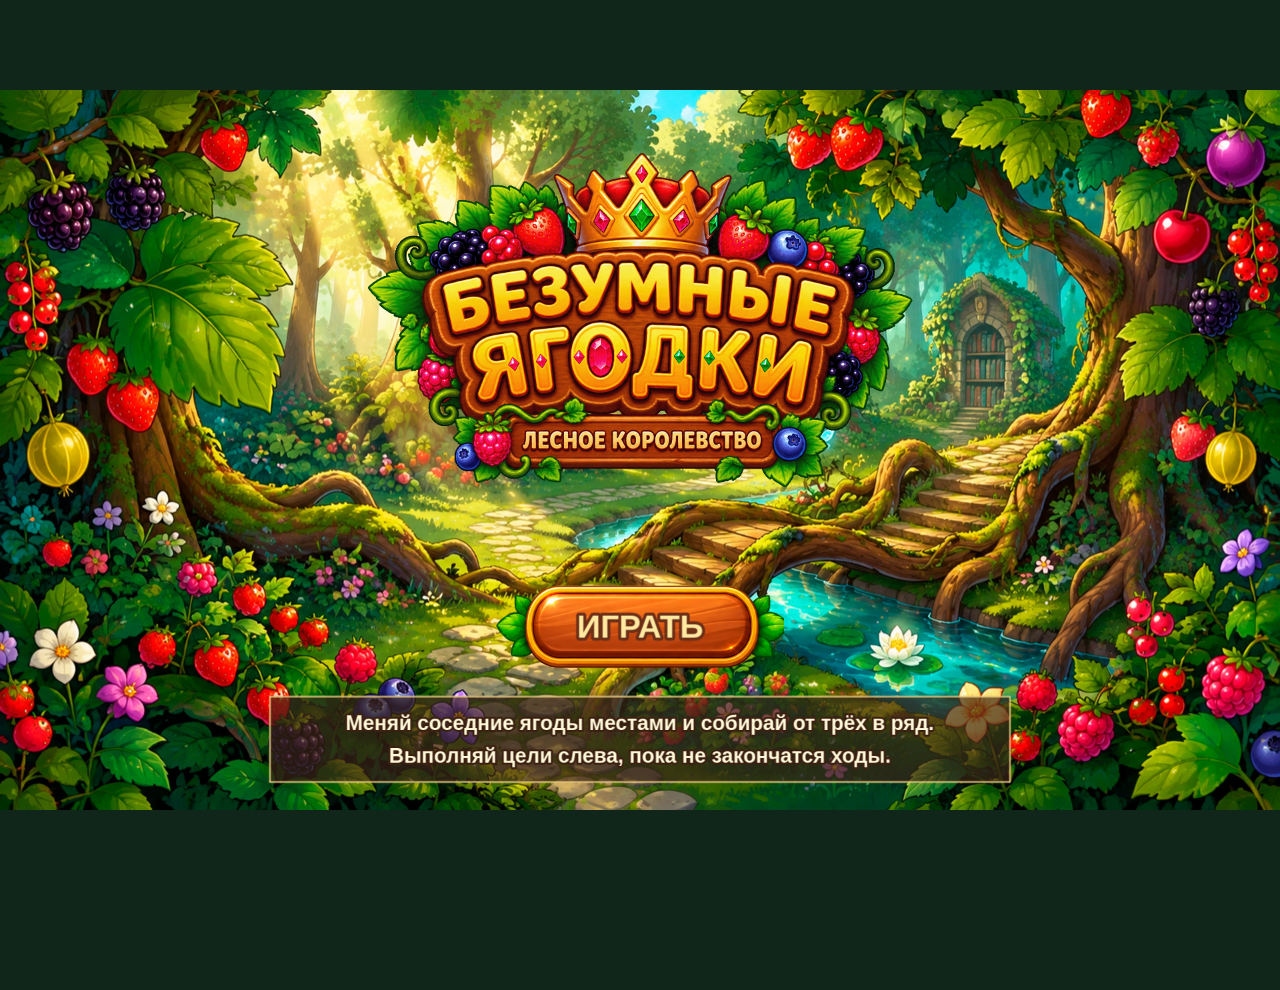
==== index.html @ 5f2be2ca "feat: create SDK-free platform-neutral base from preserved alpha" ====
<!doctype html>
<html lang="ru">
<head>
  <meta charset="utf-8" />
  <meta name="viewport" content="width=device-width, initial-scale=1, viewport-fit=cover" />
  <meta name="theme-color" content="#183d24" />
  <title>Безумные ягодки: Лесное королевство</title>
  <link rel="stylesheet" href="styles.css" />
  <link rel="stylesheet" href="assets/map-digits.css" />
  <script>window.berriesDigitsReady=document.fonts.load('700 32px BerriesDigits','0123456789').catch(()=>[]);</script>
  <script src="vendor/phaser.min.js"></script>
</head>
<body>
  <main id="game-shell" aria-label="Безумные ягодки">
    <div id="game"></div>
    <div id="rotate-hint" role="status">Поверните устройство горизонтально 🌿</div>
  </main>
  <script src="src/lifecycle.js"></script>
  <script src="src/platform/platform.js?v=base-20261015"></script>
  <script src="src/platform/local.js?v=base-20261015"></script>
  <script src="src/campaign.js?v=mvp-20260928-daily4"></script>
<script src="src/vertical_slice.js?v=mvp-20260928-sdk-lang1"></script>
<script src="src/runtime_stable_v10.js?v=mvp-20260928-shop-purchases1"></script>
<script>
const field=document.getElementById('game-shell');
for(const event of ['contextmenu','dragstart','selectstart'])field.addEventListener(event,e=>e.preventDefault());

// Keep Phaser fitted to the live host size, but never hide an already-rendered game.
(() => {
  const shell=document.getElementById('game-shell');
  const refresh=()=>{try{window.__berriesGame?.scale?.refresh?.()}catch{}};
  const burst=()=>{
    requestAnimationFrame(refresh);
    setTimeout(refresh,60);
    setTimeout(refresh,180);
    setTimeout(refresh,450);
  };
  if(window.ResizeObserver){
    const observer=new ResizeObserver(burst);
    observer.observe(shell);
  }
  window.addEventListener('resize',burst,{passive:true});
  window.addEventListener('orientationchange',burst,{passive:true});
  burst();
})();
</script>
</body>
</html>
---- styles.css ----
:root { color-scheme: dark; }
* { box-sizing: border-box; }
html, body { margin: 0; width: 100%; height: 100%; overflow: hidden; background: #10261a; }
body { font-family: Arial, Helvetica, sans-serif; touch-action: none; overscroll-behavior: none; }
#game-shell, #game { width: 100%; height: 100%; }
#game-shell { position: relative; user-select:none; -webkit-user-select:none; -webkit-touch-callout:none; }
#game canvas { display: block; margin: 0 auto; }
#rotate-hint {
  display: none; position: fixed; inset: 0; z-index: 20;
  align-items: center; justify-content: center; padding: 32px;
  background: #10261a; color: #fff7dc; text-align: center;
  font-size: clamp(20px, 5vw, 34px); font-weight: 700;
}
@media (orientation: portrait) and (max-width: 900px) {
  #rotate-hint { display: flex; }
  #game { visibility: hidden; }
}
---- assets/map-digits.css ----
@font-face{font-family:BerriesDigits;font-style:normal;font-weight:300 700;font-display:swap;src:url([data-uri]) format('truetype');}
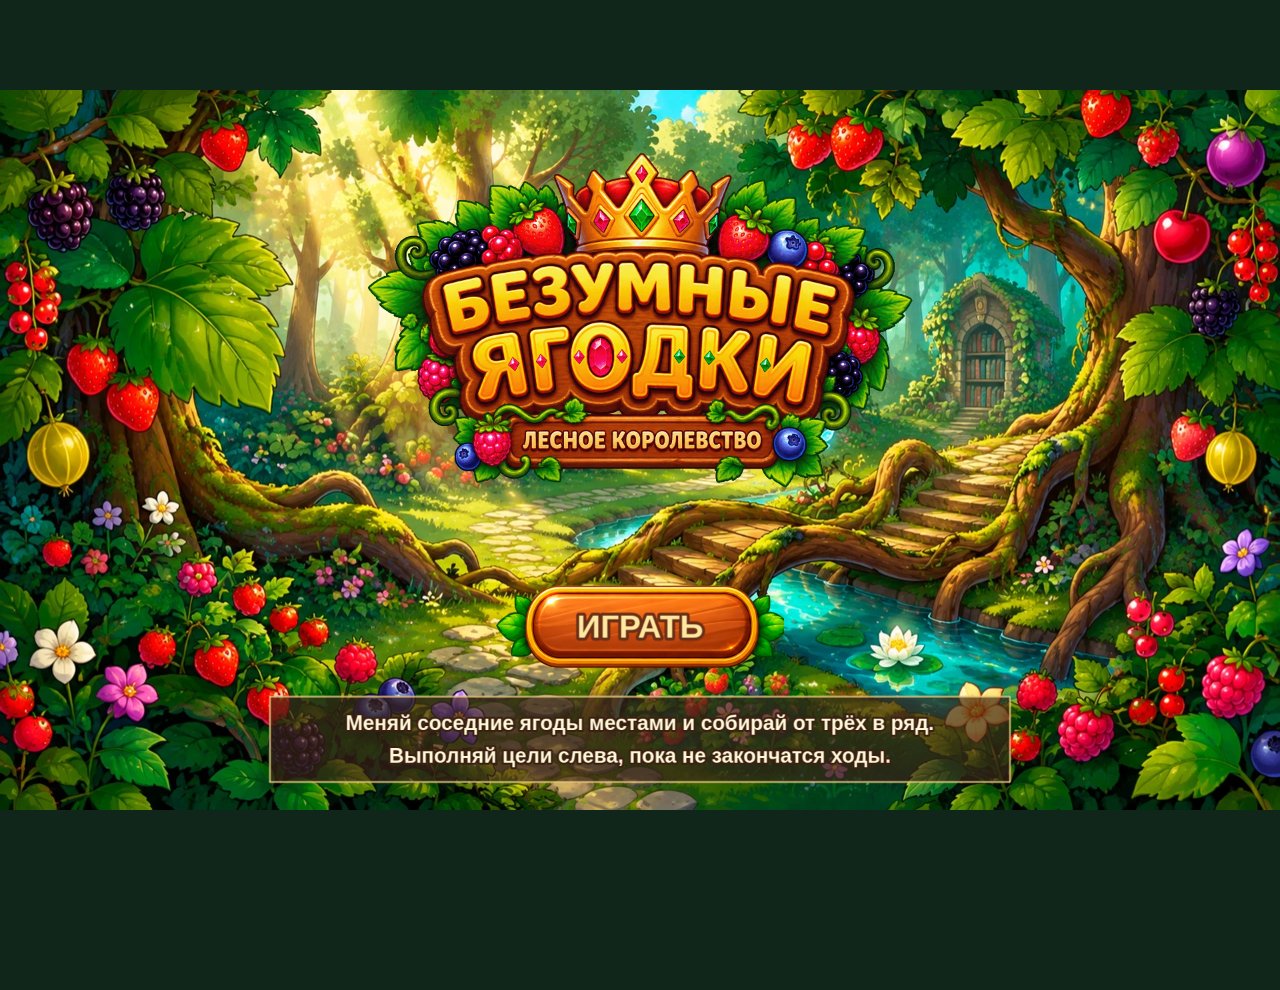
==== commit 6db77080: "Preload level results, decouple audio readiness, and compress web artwork" ====
--- a/index.html
+++ b/index.html
@@ -18,9 +18,12 @@
   <script src="src/lifecycle.js"></script>
   <script src="src/platform/platform.js?v=base-20261015"></script>
   <script src="src/platform/local.js?v=base-20261015"></script>
+  <script src="src/i18n/manager.js"></script>
+  <script src="src/i18n/ru.js"></script>
   <script src="src/campaign.js?v=mvp-20260928-daily4"></script>
-<script src="src/vertical_slice.js?v=mvp-20260928-sdk-lang1"></script>
-<script src="src/runtime_stable_v10.js?v=mvp-20260928-shop-purchases1"></script>
+<script src="src/optimized-images.js?v=web-images-1"></script>
+<script src="src/vertical_slice.js?v=popup-prewarm-2"></script>
+<script src="src/runtime_stable_v10.js?v=popup-prewarm-2"></script>
 <script>
 const field=document.getElementById('game-shell');
 for(const event of ['contextmenu','dragstart','selectstart'])field.addEventListener(event,e=>e.preventDefault());
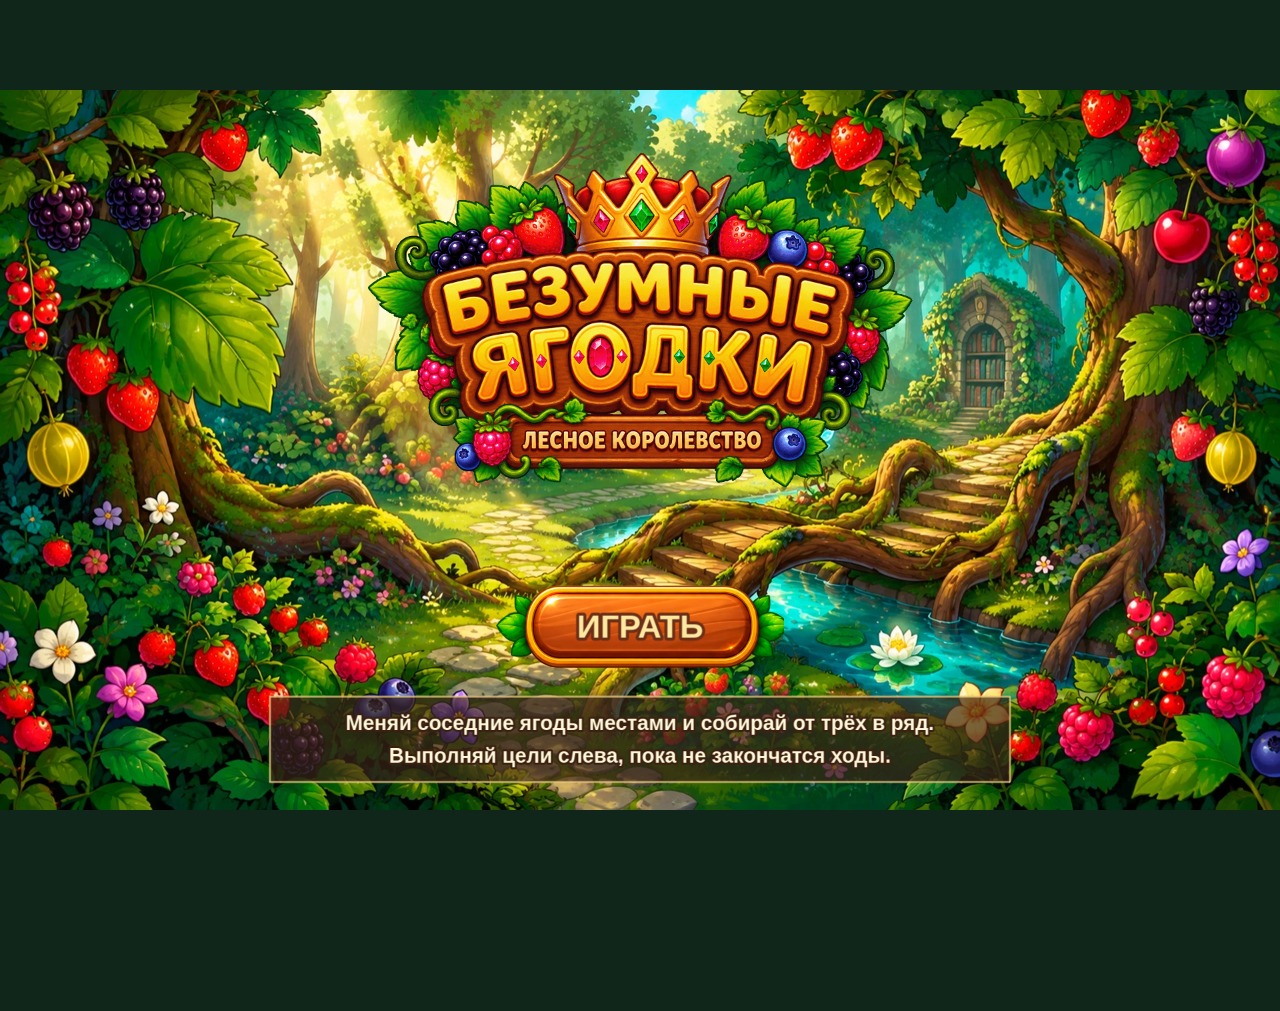
==== commit 94672b31: "web: iPhone standalone metadata and fullscreen controls" ====
--- a/index.html
+++ b/index.html
@@ -4,6 +4,10 @@
   <meta charset="utf-8" />
   <meta name="viewport" content="width=device-width, initial-scale=1, viewport-fit=cover" />
   <meta name="theme-color" content="#183d24" />
+  <meta name="apple-mobile-web-app-capable" content="yes" />
+  <meta name="apple-mobile-web-app-status-bar-style" content="black-translucent" />
+  <meta name="apple-mobile-web-app-title" content="Ягодки" />
+  <link rel="manifest" href="manifest.webmanifest" />
   <title>Безумные ягодки: Лесное королевство</title>
   <link rel="stylesheet" href="styles.css" />
   <link rel="stylesheet" href="assets/map-digits.css" />
@@ -14,6 +18,15 @@
   <main id="game-shell" aria-label="Безумные ягодки">
     <div id="game"></div>
     <div id="rotate-hint" role="status">Поверните устройство горизонтально 🌿</div>
+    <button type="button" id="web-fullscreen-toggle" aria-label="На весь экран" title="На весь экран">⛶</button>
+    <div id="web-fullscreen-help" role="dialog" aria-modal="true" aria-labelledby="web-fullscreen-help-title" hidden>
+      <div class="web-fullscreen-help-card">
+        <h2 id="web-fullscreen-help-title">Игра без панелей браузера</h2>
+        <p>На iPhone в Safari нажмите «Поделиться» → «На экран Домой», затем откройте игру с иконки. В обычной вкладке полный экран доступен не на всех устройствах.</p>
+        <p>Игровое поле остаётся строго 16:9. Поля по краям широких экранов не обрезают игру.</p>
+        <button type="button" id="web-fullscreen-dismiss">Понятно</button>
+      </div>
+    </div>
   </main>
   <script src="src/lifecycle.js"></script>
   <script src="src/platform/platform.js?v=base-20261015"></script>
@@ -47,5 +60,6 @@
   burst();
 })();
 </script>
+<script src="src/site/fullscreen.js?v=20261017"></script>
 </body>
 </html>
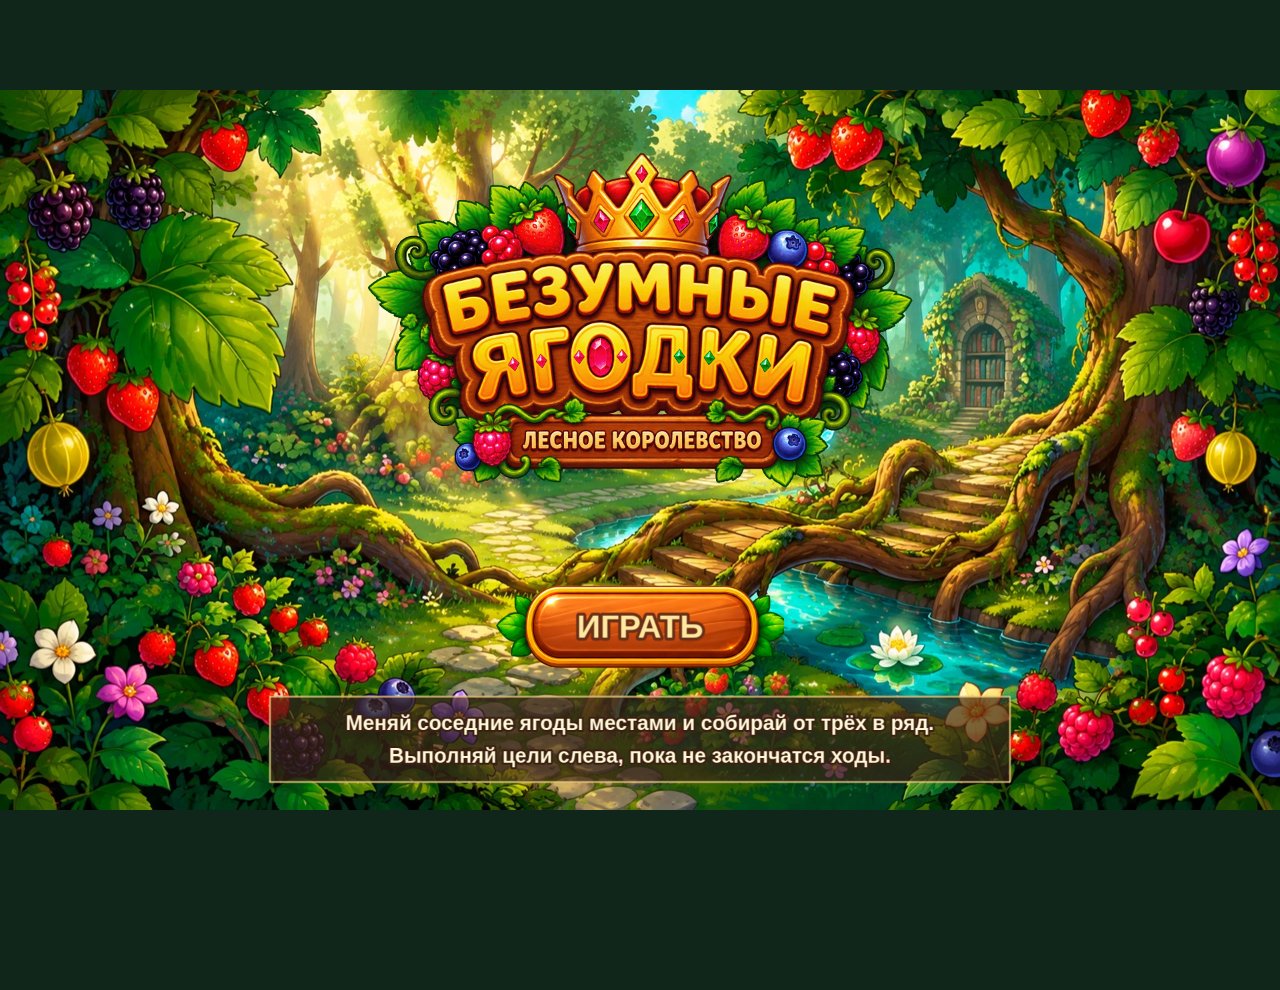
==== commit a2423a19: "web: bust cache for protected title startup" ====
--- a/index.html
+++ b/index.html
@@ -35,7 +35,7 @@
   <script src="src/i18n/ru.js"></script>
   <script src="src/campaign.js?v=mvp-20260928-daily4"></script>
 <script src="src/optimized-images.js?v=web-images-1"></script>
-<script src="src/vertical_slice.js?v=popup-prewarm-2"></script>
+<script src="src/vertical_slice.js?v=kingdom1-bootfix-20261017"></script>
 <script src="src/runtime_stable_v10.js?v=popup-prewarm-2"></script>
 <script>
 const field=document.getElementById('game-shell');
--- a/styles.css
+++ b/styles.css
@@ -1,9 +1,10 @@
 :root { color-scheme: dark; }
 * { box-sizing: border-box; }
 html, body { margin: 0; width: 100%; height: 100%; overflow: hidden; background: #10261a; }
+@supports (height: 100dvh) { html, body { height: 100dvh; } }
 body { font-family: Arial, Helvetica, sans-serif; touch-action: none; overscroll-behavior: none; }
 #game-shell, #game { width: 100%; height: 100%; }
-#game-shell { position: relative; user-select:none; -webkit-user-select:none; -webkit-touch-callout:none; }
+#game-shell { position: relative; box-sizing: border-box; padding: env(safe-area-inset-top, 0px) env(safe-area-inset-right, 0px) env(safe-area-inset-bottom, 0px) env(safe-area-inset-left, 0px); user-select:none; -webkit-user-select:none; -webkit-touch-callout:none; }
 #game canvas { display: block; margin: 0 auto; }
 #rotate-hint {
   display: none; position: fixed; inset: 0; z-index: 20;
@@ -15,3 +16,38 @@
   #rotate-hint { display: flex; }
   #game { visibility: hidden; }
 }
+
+/* Web-only controls, deliberately outside the Phaser canvas. */
+[hidden] { display: none !important; }
+#web-fullscreen-toggle {
+  position: absolute; left: max(8px, env(safe-area-inset-left, 0px));
+  bottom: max(8px, env(safe-area-inset-bottom, 0px));
+  z-index: 9; width: 42px; height: 42px; border: 1px solid #e9dfbb66;
+  border-radius: 12px; background: #10261acc; color: #fff7dc;
+  font: 28px/1 Arial, sans-serif; opacity: .65; cursor: pointer;
+  touch-action: manipulation; -webkit-tap-highlight-color: transparent;
+}
+#web-fullscreen-toggle:hover, #web-fullscreen-toggle:focus-visible { opacity: 1; }
+#web-fullscreen-help {
+  position: fixed; inset: 0; z-index: 40; display: flex;
+  align-items: center; justify-content: center;
+  background: #0b1b14e8; padding: max(20px, env(safe-area-inset-top, 0px))
+    max(20px, env(safe-area-inset-right, 0px))
+    max(20px, env(safe-area-inset-bottom, 0px))
+    max(20px, env(safe-area-inset-left, 0px));
+  overflow: auto; touch-action: pan-y;
+}
+.web-fullscreen-help-card {
+  width: min(100%, 540px); max-height: 100%; overflow: auto;
+  padding: clamp(16px, 3vw, 26px); border-radius: 16px; border: 1px solid #b8a46d;
+  background: #193b2b; color: #fff7dc; font: 16px/1.5 Arial, sans-serif;
+  text-align: left; box-shadow: 0 14px 48px #0008; touch-action: pan-y;
+}
+.web-fullscreen-help-card h2 { margin: 0 0 12px; font: bold clamp(19px, 3vw, 26px)/1.2 Arial, sans-serif; }
+.web-fullscreen-help-card p { margin: 0 0 12px; }
+#web-fullscreen-dismiss {
+  min-height: 44px; margin-top: 8px; padding: 8px 22px; border: 0;
+  border-radius: 10px; background: #f0c95d; color: #21381f; font: bold 17px Arial, sans-serif;
+  cursor: pointer; touch-action: manipulation;
+}
+@media (orientation: portrait) and (max-width: 900px) { #web-fullscreen-toggle { display: none; } }
